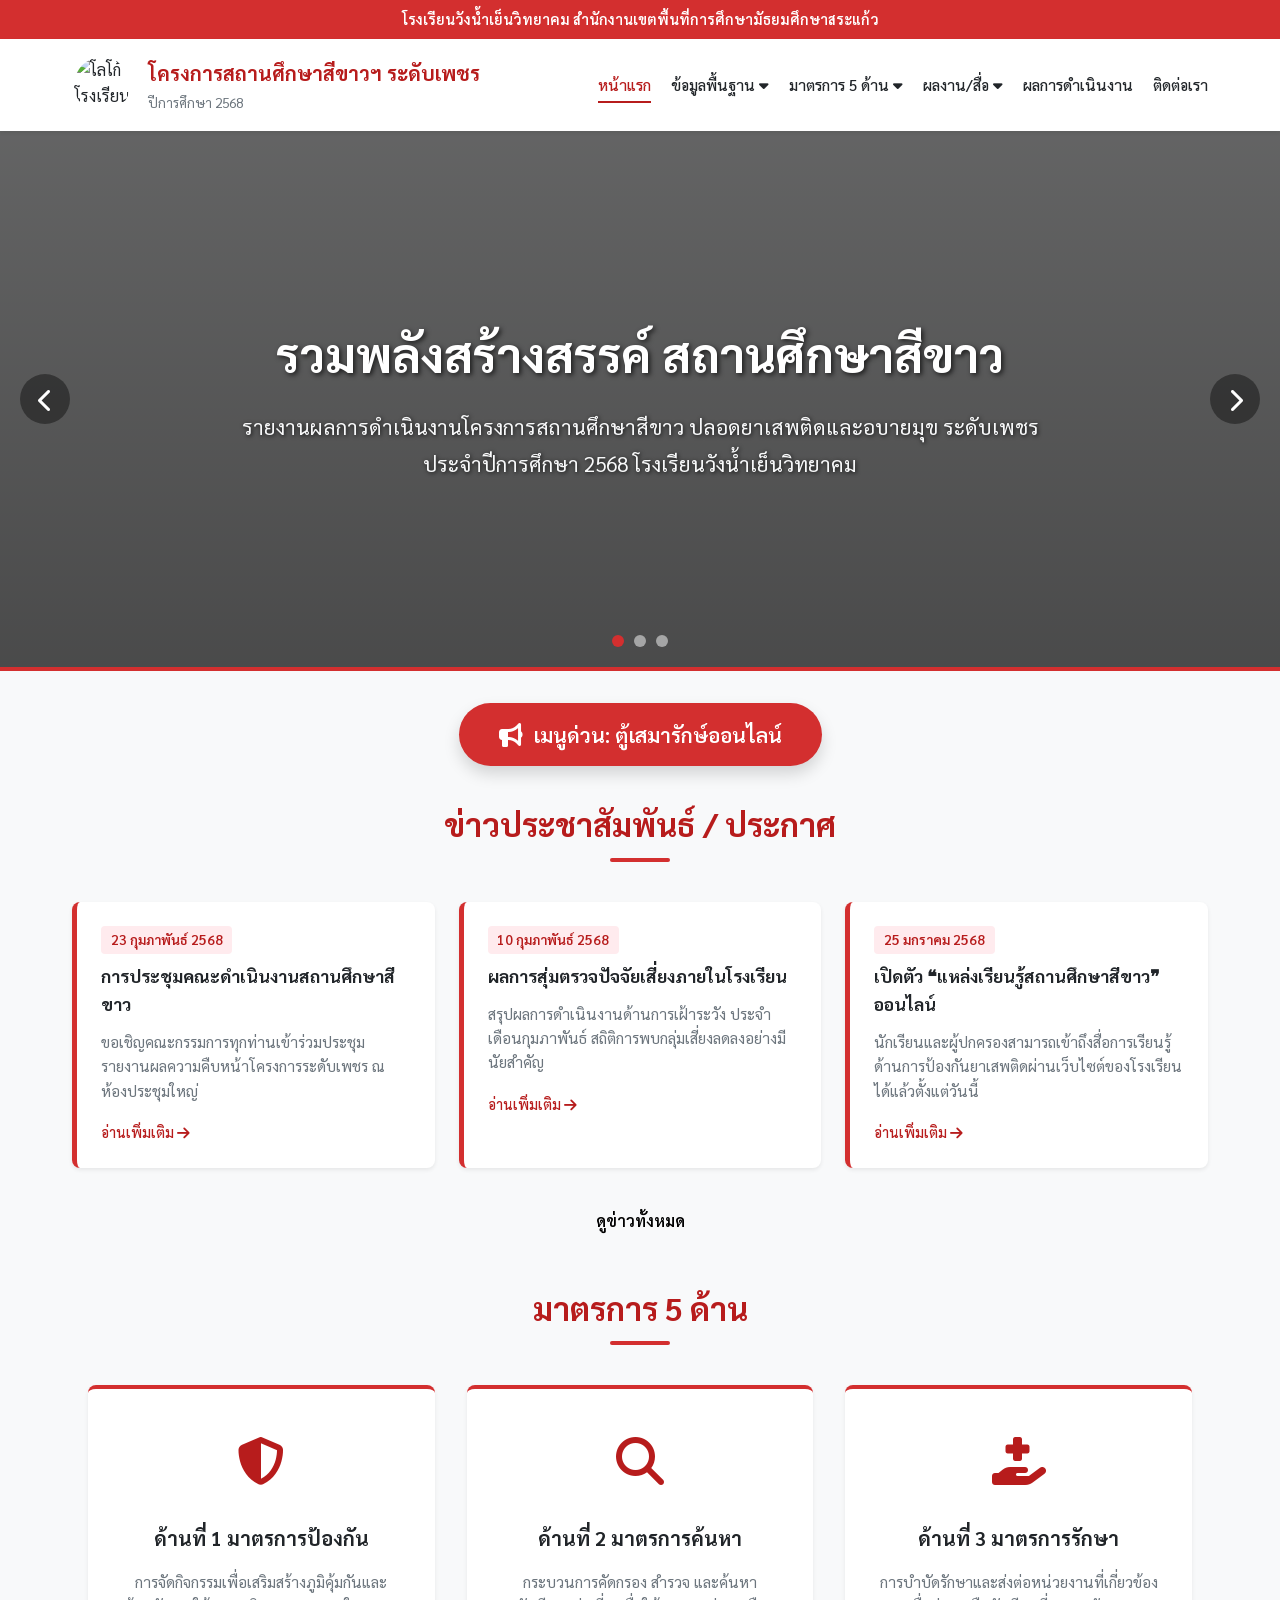
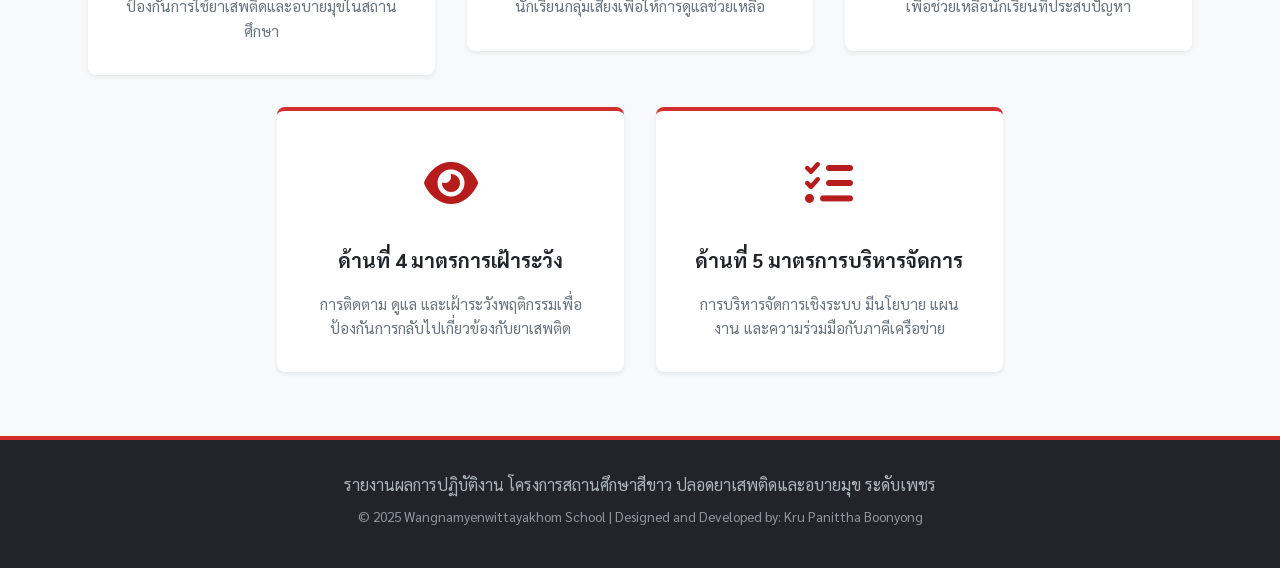
==== index.html @ 3e8a48aa "Add files via upload" ====
<!doctype html>
<html lang="th">
  <head>
    <meta charset="UTF-8" />
    <meta name="viewport" content="width=device-width, initial-scale=1.0" />
    <title>
      โครงการสถานศึกษาสีขาว ปลอดยาเสพติดและอบายมุข ระดับเพชร -
      โรงเรียนวังน้ำเย็นวิทยาคม
    </title>
    <!-- Google Fonts: Sarabun -->
    <link
      href="https://fonts.googleapis.com/css2?family=Sarabun:wght@300;400;500;600;700&display=swap"
      rel="stylesheet"
    />
    <!-- FontAwesome -->
    <link
      rel="stylesheet"
      href="https://cdnjs.cloudflare.com/ajax/libs/font-awesome/6.4.0/css/all.min.css"
    />
    <link rel="stylesheet" href="styles.css" />
      <link rel="icon" href="https://tse2.mm.bing.net/th/id/OIP.yVXviOGLoqC2GoEBDzH6AgHaHZ?rs=1&pid=ImgDetMain&o=7&rm=3" type="image/x-icon">
</head>
  <body>
    <div class="top-bar">
      โรงเรียนวังน้ำเย็นวิทยาคม สำนักงานเขตพื้นที่การศึกษามัธยมศึกษาสระแก้ว
    </div>

    <header>
      <nav class="navbar">
        <div class="logo-container">
          <img
            src="https://tse2.mm.bing.net/th/id/OIP.yVXviOGLoqC2GoEBDzH6AgHaHZ?rs=1&pid=ImgDetMain&o=7&rm=3"
            alt="โลโก้โรงเรียนสีขาว"
            style="
              width: 60px;
              height: 60px;
              border-radius: 50%;
              object-fit: cover;
              border: 2px solid white;
            "
          />
          <div class="site-title">
            <h1>โครงการสถานศึกษาสีขาวฯ ระดับเพชร</h1>
            <p>ปีการศึกษา 2568</p>
          </div>
        </div>
        <button class="mobile-menu-btn">
          <i class="fas fa-bars"></i>
        </button>
        <ul class="nav-links">
                <li><a href="index.html">หน้าแรก</a></li>
                <li class="dropdown">
                    <a href="javascript:void(0)">ข้อมูลพื้นฐาน <i class="fas fa-caret-down"></i></a>
                    <div class="dropdown-content">
                        <a href="about.html">ประวัติและข้อมูลพื้นฐาน</a>
                        <a href="committee.html">คณะกรรมการดำเนินงาน</a>
                        <a href="documents.html">เอกสารดาวน์โหลด</a>
                    </div>
                </li>
                <li class="dropdown">
                    <a href="javascript:void(0)">มาตรการ 5 ด้าน <i class="fas fa-caret-down"></i></a>
                    <div class="dropdown-content">
                        <a href="prevention.html">1. ด้านการป้องกัน</a>
                        <a href="search.html">2. ด้านการค้นหา</a>
                        <a href="treatment.html">3. ด้านการรักษา</a>
                        <a href="monitoring.html">4. ด้านการเฝ้าระวัง</a>
                        <a href="management.html">5. ด้านการบริหารจัดการ</a>
                    </div>
                </li>
                <li class="dropdown">
                    <a href="javascript:void(0)">ผลงาน/สื่อ <i class="fas fa-caret-down"></i></a>
                    <div class="dropdown-content">
                        <a href="awards.html">เกียรติบัตรและผลงาน</a>
                        <a href="innovation.html">นวัตกรรม</a>
                        <a href="learning.html">แหล่งเรียนรู้ต้านยาเสพติด</a>
                        <a href="sema-box.html">ตู้เสมารักษ์ออนไลน์</a>
                    </div>
                </li>
                <li><a href="performance.html">ผลการดำเนินงาน</a></li>
                <li><a href="contact.html">ติดต่อเรา</a></li>
            </ul>
      </nav>
    </header>

        <section class="hero-slider">
      <div class="slide active" style="background-image: linear-gradient(rgba(0, 0, 0, 0.6), rgba(0, 0, 0, 0.7)), url('https://images.unsplash.com/photo-1577896851231-70ef18881754?q=80&w=2070&auto=format&fit=crop');">
        <div class="slide-content">
          <h2>รวมพลังสร้างสรรค์ สถานศึกษาสีขาว</h2>
          <p>รายงานผลการดำเนินงานโครงการสถานศึกษาสีขาว ปลอดยาเสพติดและอบายมุข ระดับเพชร ประจำปีการศึกษา 2568 โรงเรียนวังน้ำเย็นวิทยาคม</p>
        </div>
      </div>
      <div class="slide" style="background-image: linear-gradient(rgba(0, 0, 0, 0.6), rgba(0, 0, 0, 0.7)), url('https://images.unsplash.com/photo-1524995997946-a1c2e315a42f?q=80&w=2070&auto=format&fit=crop');">
        <div class="slide-content">
          <h2>มุ่งมั่น ป้องกัน แก้ไข</h2>
          <p>สร้างภูมิคุ้มกันยาเสพติดและอบายมุข สถานศึกษาปลอดภัย นักเรียนอุ่นใจ</p>
        </div>
      </div>
      <div class="slide" style="background-image: linear-gradient(rgba(0, 0, 0, 0.6), rgba(0, 0, 0, 0.7)), url('https://images.unsplash.com/photo-1580582932707-520aed937b7b?q=80&w=2070&auto=format&fit=crop');">
        <div class="slide-content">
          <h2>บูรณาการความร่วมมือ</h2>
          <p>เครือข่ายเข้มแข็ง ชุมชนร่วมใจ โรงเรียนวังน้ำเย็นวิทยาคมก้าวไกล ปลอดยาเสพติด</p>
        </div>
      </div>
      
      <button class="slider-btn prev-btn" id="prevSlide"><i class="fas fa-chevron-left"></i></button>
      <button class="slider-btn next-btn" id="nextSlide"><i class="fas fa-chevron-right"></i></button>
      
      <div class="slider-dots">
        <span class="dot active" data-index="0"></span>
        <span class="dot" data-index="1"></span>
        <span class="dot" data-index="2"></span>
      </div>
    </section>

    <!-- เมนูด่วน ตู้เสมารักษ์ -->
    <section
      class="quick-menu"
      style="
        text-align: center;
        margin: 2rem auto -1rem auto;
        max-width: 1200px;
        padding: 0 2rem;
      "
    >
      <a
        href="sema-box.html"
        class="btn-submit"
        style="
          font-size: 1.3rem;
          padding: 15px 40px;
          border-radius: 50px;
          text-decoration: none;
          box-shadow: var(--shadow-md);
          display: inline-flex;
          align-items: center;
          gap: 10px;
          transition: transform 0.2s;
        "
        onmouseover="this.style.transform = 'translateY(-3px)'"
        onmouseout="this.style.transform = 'translateY(0)'"
      >
        <i class="fas fa-bullhorn" style="font-size: 1.5rem"></i> เมนูด่วน:
        ตู้เสมารักษ์ออนไลน์
      </a>
    </section>

    <!-- ข่าวประชาสัมพันธ์ / ประกาศ -->
    <section class="news-section">
      <h2 class="section-title">ข่าวประชาสัมพันธ์ / ประกาศ</h2>
      <div class="news-grid">
        <div class="news-card">
          <span class="news-date">23 กุมภาพันธ์ 2568</span>
          <h4>การประชุมคณะดำเนินงานสถานศึกษาสีขาว</h4>
          <p>
            ขอเชิญคณะกรรมการทุกท่านเข้าร่วมประชุมรายงานผลความคืบหน้าโครงการระดับเพชร
            ณ ห้องประชุมใหญ่
          </p>
          <a href="#">อ่านเพิ่มเติม <i class="fas fa-arrow-right"></i></a>
        </div>
        <div class="news-card">
          <span class="news-date">10 กุมภาพันธ์ 2568</span>
          <h4>ผลการสุ่มตรวจปัจจัยเสี่ยงภายในโรงเรียน</h4>
          <p>
            สรุปผลการดำเนินงานด้านการเฝ้าระวัง ประจำเดือนกุมภาพันธ์
            สถิติการพบกลุ่มเสี่ยงลดลงอย่างมีนัยสำคัญ
          </p>
          <a href="#">อ่านเพิ่มเติม <i class="fas fa-arrow-right"></i></a>
        </div>
        <div class="news-card">
          <span class="news-date">25 มกราคม 2568</span>
          <h4>เปิดตัว ❝แหล่งเรียนรู้สถานศึกษาสีขาว❞ ออนไลน์</h4>
          <p>
            นักเรียนและผู้ปกครองสามารถเข้าถึงสื่อการเรียนรู้ด้านการป้องกันยาเสพติดผ่านเว็บไซต์ของโรงเรียนได้แล้วตั้งแต่วันนี้
          </p>
          <a href="#">อ่านเพิ่มเติม <i class="fas fa-arrow-right"></i></a>
        </div>
      </div>
      
      <div style="text-align: center; margin-top: 40px; margin-bottom: 40px;">
          <a href="#" class="btn" style="background-color: var(--primary-yellow); color: #000; padding: 10px 30px; border-radius: 5px; text-decoration: none; font-weight: 600;">ดูข่าวทั้งหมด</a>
      </div>
    </section>

    <section class="measures-container">
      <h2 class="section-title">มาตรการ 5 ด้าน</h2>
      <div class="grid-measures">
        <!-- Measure 1 -->
        <a href="prevention.html" class="measure-card">
          <div class="measure-icon"><i class="fas fa-shield-alt"></i></div>
          <h3>ด้านที่ 1 มาตรการป้องกัน</h3>
          <p>
            การจัดกิจกรรมเพื่อเสริมสร้างภูมิคุ้มกันและป้องกันการใช้ยาเสพติดและอบายมุขในสถานศึกษา
          </p>
        </a>

        <!-- Measure 2 -->
        <a href="search.html" class="measure-card">
          <div class="measure-icon"><i class="fas fa-search"></i></div>
          <h3>ด้านที่ 2 มาตรการค้นหา</h3>
          <p>
            กระบวนการคัดกรอง สำรวจ
            และค้นหานักเรียนกลุ่มเสี่ยงเพื่อให้การดูแลช่วยเหลือ
          </p>
        </a>

        <!-- Measure 3 -->
        <a href="treatment.html" class="measure-card">
          <div class="measure-icon">
            <i class="fas fa-hand-holding-medical"></i>
          </div>
          <h3>ด้านที่ 3 มาตรการรักษา</h3>
          <p>
            การบำบัดรักษาและส่งต่อหน่วยงานที่เกี่ยวข้องเพื่อช่วยเหลือนักเรียนที่ประสบปัญหา
          </p>
        </a>

        <!-- Measure 4 -->
        <a href="monitoring.html" class="measure-card">
          <div class="measure-icon"><i class="fas fa-eye"></i></div>
          <h3>ด้านที่ 4 มาตรการเฝ้าระวัง</h3>
          <p>
            การติดตาม ดูแล
            และเฝ้าระวังพฤติกรรมเพื่อป้องกันการกลับไปเกี่ยวข้องกับยาเสพติด
          </p>
        </a>

        <!-- Measure 5 -->
        <a href="management.html" class="measure-card">
          <div class="measure-icon"><i class="fas fa-tasks"></i></div>
          <h3>ด้านที่ 5 มาตรการบริหารจัดการ</h3>
          <p>
            การบริหารจัดการเชิงระบบ มีนโยบาย แผนงาน
            และความร่วมมือกับภาคีเครือข่าย
          </p>
        </a>
      </div>
    </section>

    <footer class="footer">
        <p>รายงานผลการปฏิบัติงาน โครงการสถานศึกษาสีขาว ปลอดยาเสพติดและอบายมุข ระดับเพชร</p>
        <p style="font-size: 0.85rem; opacity: 0.8; margin-top: 5px;">&copy; 2025 Wangnamyenwittayakhom School | Designed and Developed by: Kru Panittha Boonyong</p>
    </footer>

    <script src="script.js"></script>
  </body>
</html>
---- styles.css ----
:root {
  --primary-red: #d32f2f; /* Vibrant yellow */
  --dark-red: #b71c1c; /* Deeper yellow for hover/borders */
  --light-red: #ffebee; /* Pastel yellow for backgrounds */
  --bg-white: #ffffff;
  --bg-light: #f8f9fa;
  --text-main: #212529; /* Dark text for better contrast on yellow */
  --text-muted: #6c757d;
  --border-color: #dee2e6;
  --shadow-sm: 0 0.125rem 0.25rem rgba(0, 0, 0, 0.075);
  --shadow-md: 0 0.5rem 1rem rgba(0, 0, 0, 0.15);
}

* {
  margin: 0;
  padding: 0;
  box-sizing: border-box;
  font-family: "Sarabun", "Segoe UI", Tahoma, Geneva, Verdana, sans-serif;
}

body {
  background-color: var(--bg-light);
  color: var(--text-main);
  line-height: 1.6;
}

/* Header & Navigation */
header {
  background-color: var(--bg-white);
  box-shadow: var(--shadow-sm);
  position: sticky;
  top: 0;
  z-index: 1000;
}

.top-bar {
  background-color: var(--primary-red);
  color: var(--bg-white); /* White text for contrast on red */
  text-align: center;
  padding: 0.5rem;
  font-size: 0.9rem;
  font-weight: 600;
}

.navbar {
  display: flex;
  justify-content: space-between;
  align-items: center;
  padding: 1rem 2rem;
  max-width: 1200px;
  margin: 0 auto;
}

.logo-container {
  display: flex;
  align-items: center;
  gap: 1rem;
}

.logo-container img {
  height: 60px;
  width: auto;
}

.site-title h1 {
  font-size: 1.25rem;
  color: var(--dark-red);
  margin-bottom: 0.2rem;
}

.site-title p {
  font-size: 0.85rem;
  color: var(--text-muted);
}

.nav-links {
  display: flex;
  gap: 1.25rem;
  list-style: none;
  flex-wrap: wrap;
  justify-content: center;
}

.nav-links a {
  text-decoration: none;
  color: var(--text-main);
  font-weight: 500;
  transition: color 0.3s ease;
  padding: 0.5rem 0;
  position: relative;
  font-size: 0.95rem;
}

.nav-links a:hover,
.nav-links a.active {
  color: var(--dark-red);
}

.nav-links a::after {
  content: "";
  position: absolute;
  bottom: 0;
  left: 0;
  width: 0%;
  height: 2px;
  background-color: var(--dark-red);
  transition: width 0.3s ease;
}

.nav-links a:hover::after,
.nav-links a.active::after {
  width: 100%;
}

/* Dropdown Menu */
.dropdown {
  position: relative;
  display: inline-block;
}

.dropdown-content {
  display: none;
  position: absolute;
  background-color: var(--bg-white);
  min-width: 220px;
  box-shadow: var(--shadow-md);
  border-radius: 4px;
  border-top: 3px solid var(--primary-red);
  z-index: 1001;
  top: 100%;
  left: 0;
}

.dropdown-content a {
  color: var(--text-main);
  padding: 10px 16px;
  text-decoration: none;
  display: block;
  font-size: 0.9rem;
  border-bottom: 1px solid var(--border-color);
}

.dropdown-content a:last-child {
  border-bottom: none;
}

.dropdown-content a:hover {
  background-color: var(--light-red);
  color: var(--dark-red);
}

.dropdown-content a::after {
  display: none; /* Disable underline effect for dropdown items */
}

.dropdown:hover .dropdown-content {
  display: block;
}

.mobile-menu-btn {
  display: none;
  background: none;
  border: none;
  font-size: 1.5rem;
  color: var(--dark-red);
  cursor: pointer;
}

/* Hero Slider Section */
.hero-slider {
  position: relative;
  width: 100%;
  height: 60vh;
  min-height: 400px;
  overflow: hidden;
  border-bottom: 4px solid var(--primary-red);
}

.slide {
  position: absolute;
  top: 0;
  left: 0;
  width: 100%;
  height: 100%;
  opacity: 0;
  transition: opacity 0.8s ease-in-out;
  display: flex;
  align-items: center;
  justify-content: center;
  text-align: center;
}

.slide.active {
  opacity: 1;
  z-index: 1;
}

.slide-content {
  padding: 0 2rem;
  max-width: 900px;
  transform: translateY(20px);
  opacity: 0;
  transition: all 0.8s ease-out 0.3s;
}

.slide.active .slide-content {
  transform: translateY(0);
  opacity: 1;
}

.slide-content h2 {
  font-size: 3rem;
  color: #ffffff;
  margin-bottom: 1rem;
  font-weight: 700;
  text-shadow: 2px 2px 5px rgba(0,0,0,0.7);
}

.slide-content p {
  font-size: 1.3rem;
  color: #f8f9fa;
  text-shadow: 1px 1px 4px rgba(0,0,0,0.8);
  line-height: 1.8;
}

/* Slider Controls */
.slider-btn {
  position: absolute;
  top: 50%;
  transform: translateY(-50%);
  background: rgba(0,0,0,0.4);
  color: white;
  border: none;
  width: 50px;
  height: 50px;
  border-radius: 50%;
  font-size: 1.5rem;
  cursor: pointer;
  z-index: 2;
  transition: background 0.3s;
}

.slider-btn:hover {
  background: var(--primary-red);
}

.prev-btn { left: 20px; }
.next-btn { right: 20px; }

.slider-dots {
  position: absolute;
  bottom: 20px;
  left: 50%;
  transform: translateX(-50%);
  display: flex;
  gap: 10px;
  z-index: 2;
}

.dot {
  width: 12px;
  height: 12px;
  border-radius: 50%;
  background: rgba(255,255,255,0.5);
  cursor: pointer;
  transition: background 0.3s;
}

.dot.active, .dot:hover {
  background: var(--primary-red);
}

/* Responsive adjustments for slider */
@media (max-width: 768px) {
  .hero-slider { height: 50vh; }
  .slide-content h2 { font-size: 2rem; }
  .slide-content p { font-size: 1rem; }
  .slider-btn { width: 40px; height: 40px; font-size: 1.2rem; }
}

/* News & Announcements Section */
.news-section {
  max-width: 1200px;
  margin: 3rem auto;
  padding: 0 2rem;
}

.news-grid {
  display: grid;
  grid-template-columns: repeat(auto-fit, minmax(320px, 1fr));
  gap: 1.5rem;
}

.news-card {
  background: var(--bg-white);
  border-radius: 8px;
  padding: 1.5rem;
  box-shadow: var(--shadow-sm);
  border-left: 5px solid var(--primary-red);
  transition: transform 0.2s;
}

.news-card:hover {
  transform: translateY(-3px);
  box-shadow: var(--shadow-md);
}

.news-date {
  font-size: 0.85rem;
  color: var(--dark-red);
  font-weight: 600;
  margin-bottom: 0.5rem;
  display: inline-block;
  background: var(--light-red);
  padding: 0.2rem 0.6rem;
  border-radius: 4px;
}

.news-card h4 {
  margin-bottom: 0.75rem;
  color: var(--text-main);
  font-size: 1.1rem;
}

.news-card p {
  color: var(--text-muted);
  font-size: 0.95rem;
  margin-bottom: 1rem;
}

.news-card a {
  color: var(--dark-red);
  text-decoration: none;
  font-weight: 500;
  font-size: 0.9rem;
}

.news-card a:hover {
  text-decoration: underline;
}

/* Form Styles */
.form-container {
  max-width: 800px;
  margin: 0 auto;
  background-color: var(--bg-white);
  padding: 30px;
  border-radius: 8px;
  box-shadow: var(--shadow-md);
  border-top: 4px solid var(--primary-red);
}

.form-group {
  margin-bottom: 20px;
}

.form-group label {
  display: block;
  margin-bottom: 8px;
  font-weight: 500;
  color: var(--text-main);
}

.form-control {
  width: 100%;
  padding: 10px 15px;
  border: 1px solid var(--border-color);
  border-radius: 4px;
  font-family: "Sarabun", sans-serif;
  font-size: 1rem;
  transition: border-color 0.3s;
}

.form-control:focus {
  outline: none;
  border-color: var(--primary-red);
}

textarea.form-control {
  resize: vertical;
  min-height: 120px;
}

.btn-submit {
  background-color: var(--primary-red);
  color: var(--bg-white);
  border: none;
  padding: 12px 30px;
  font-size: 1.1rem;
  border-radius: 4px;
  cursor: pointer;
  font-family: "Sarabun", sans-serif;
  font-weight: 600;
  transition:
    background-color 0.3s,
    color 0.3s;
  display: inline-block;
}

.btn-submit:hover {
  background-color: var(--dark-red);
  color: #fff;
}

.form-text {
  display: block;
  margin-top: 5px;
  font-size: 0.85rem;
  color: var(--text-light);
}

.alert-success {
  display: none;
  background-color: #d4edda;
  color: #155724;
  padding: 15px;
  border-radius: 4px;
  margin-bottom: 20px;
  border: 1px solid #c3e6cb;
}

/* Measures Section */
.measures-container {
  max-width: 1200px;
  margin: 3rem auto;
  padding: 0 2rem;
}

.section-title {
  text-align: center;
  color: var(--dark-red);
  font-size: 2rem;
  margin-bottom: 2.5rem;
  position: relative;
  font-weight: 700;
}

.section-title::after {
  content: "";
  display: block;
  width: 60px;
  height: 4px;
  background-color: var(--primary-red);
  margin: 0.5rem auto 0;
  border-radius: 2px;
}

.grid-measures {
  display: flex;
  flex-wrap: wrap;
  justify-content: center;
  gap: 2rem;
}

.grid-measures > * {
  flex: 1 1 calc(33.333% - 2rem); /* Take up 1/3 minus the gap */
  max-width: calc(33.333% - 2rem);
  min-width: 300px;
}

.measure-card {
  background: var(--bg-white);
  border-radius: 8px;
  padding: 2rem;
  text-align: center;
  box-shadow: var(--shadow-sm);
  border-top: 4px solid var(--primary-red);
  transition:
    transform 0.3s ease,
    box-shadow 0.3s ease;
  text-decoration: none;
  color: inherit;
  display: flex;
  flex-direction: column;
  align-items: center;
  height: 100%;
}

.measure-card:hover {
  transform: translateY(-5px);
  box-shadow: var(--shadow-md);
}

.measure-icon {
  font-size: 3rem;
  color: var(--dark-red);
  margin-bottom: 1.5rem;
}

.measure-card h3 {
  font-size: 1.25rem;
  margin-bottom: 1rem;
  color: var(--text-main);
}

.measure-card p {
  color: var(--text-muted);
  font-size: 0.95rem;
  flex-grow: 1;
}

/* Page Layout for Individual Measures */
.page-header {
  background-color: var(--primary-red);
  color: var(--bg-white); /* White text on red bg */
  padding: 3rem 2rem;
  text-align: center;
}

.page-header h1 {
  font-size: 2.5rem;
  margin-bottom: 0.5rem;
  font-weight: 700;
}

.page-header p {
  font-size: 1.1rem;
  font-weight: 500;
}

.content-section {
  max-width: 1000px;
  margin: 3rem auto;
  padding: 2rem;
  background: var(--bg-white);
  border-radius: 8px;
  box-shadow: var(--shadow-sm);
}

.content-section h2 {
  color: var(--text-main);
  border-bottom: 2px solid var(--primary-red);
  padding-bottom: 0.5rem;
  margin-bottom: 1.5rem;
  margin-top: 2rem;
}

.content-section h2:first-child {
  margin-top: 0;
}

.document-list {
  list-style: none;
}

.document-item {
  padding: 1rem;
  border: 1px solid var(--border-color);
  border-radius: 6px;
  margin-bottom: 1rem;
  display: flex;
  justify-content: space-between;
  align-items: center;
  transition: background-color 0.2s;
}

.document-item:hover {
  background-color: var(--bg-light);
  border-color: var(--primary-red);
}

.document-info h4 {
  margin-bottom: 0.2rem;
  color: var(--text-main);
}

.document-info p {
  font-size: 0.85rem;
  color: var(--text-muted);
}

.btn-download {
  display: inline-block;
  padding: 0.5rem 1rem;
  background-color: var(--light-red);
  color: var(--dark-red);
  text-decoration: none;
  border-radius: 4px;
  font-weight: 600;
  transition: all 0.2s;
  white-space: nowrap;
}

.btn-download:hover {
  background-color: var(--primary-red);
  color: var(--text-main);
}

/* Footer */
footer {
  background-color: var(--text-main);
  color: var(--bg-light);
  text-align: center;
  padding: 2rem;
  margin-top: 4rem;
  border-top: 4px solid var(--primary-red);
}

footer p {
  margin-bottom: 0.5rem;
  color: #adb5bd;
}

/* Responsive */
@media (max-width: 900px) {
  .navbar {
    flex-wrap: wrap;
  }

  .mobile-menu-btn {
    display: block;
  }

  .nav-links {
    display: none;
    width: 100%;
    flex-direction: column;
    padding-top: 1rem;
    gap: 0;
  }

  .nav-links.active {
    display: flex;
  }

  .nav-links a {
    display: block;
    padding: 1rem 0;
    border-bottom: 1px solid var(--border-color);
  }

  .hero h2 {
    font-size: 2rem;
  }

  .document-item {
    flex-direction: column;
    align-items: flex-start;
    gap: 1rem;
  }

  .btn-download {
    align-self: flex-start;
  }
}
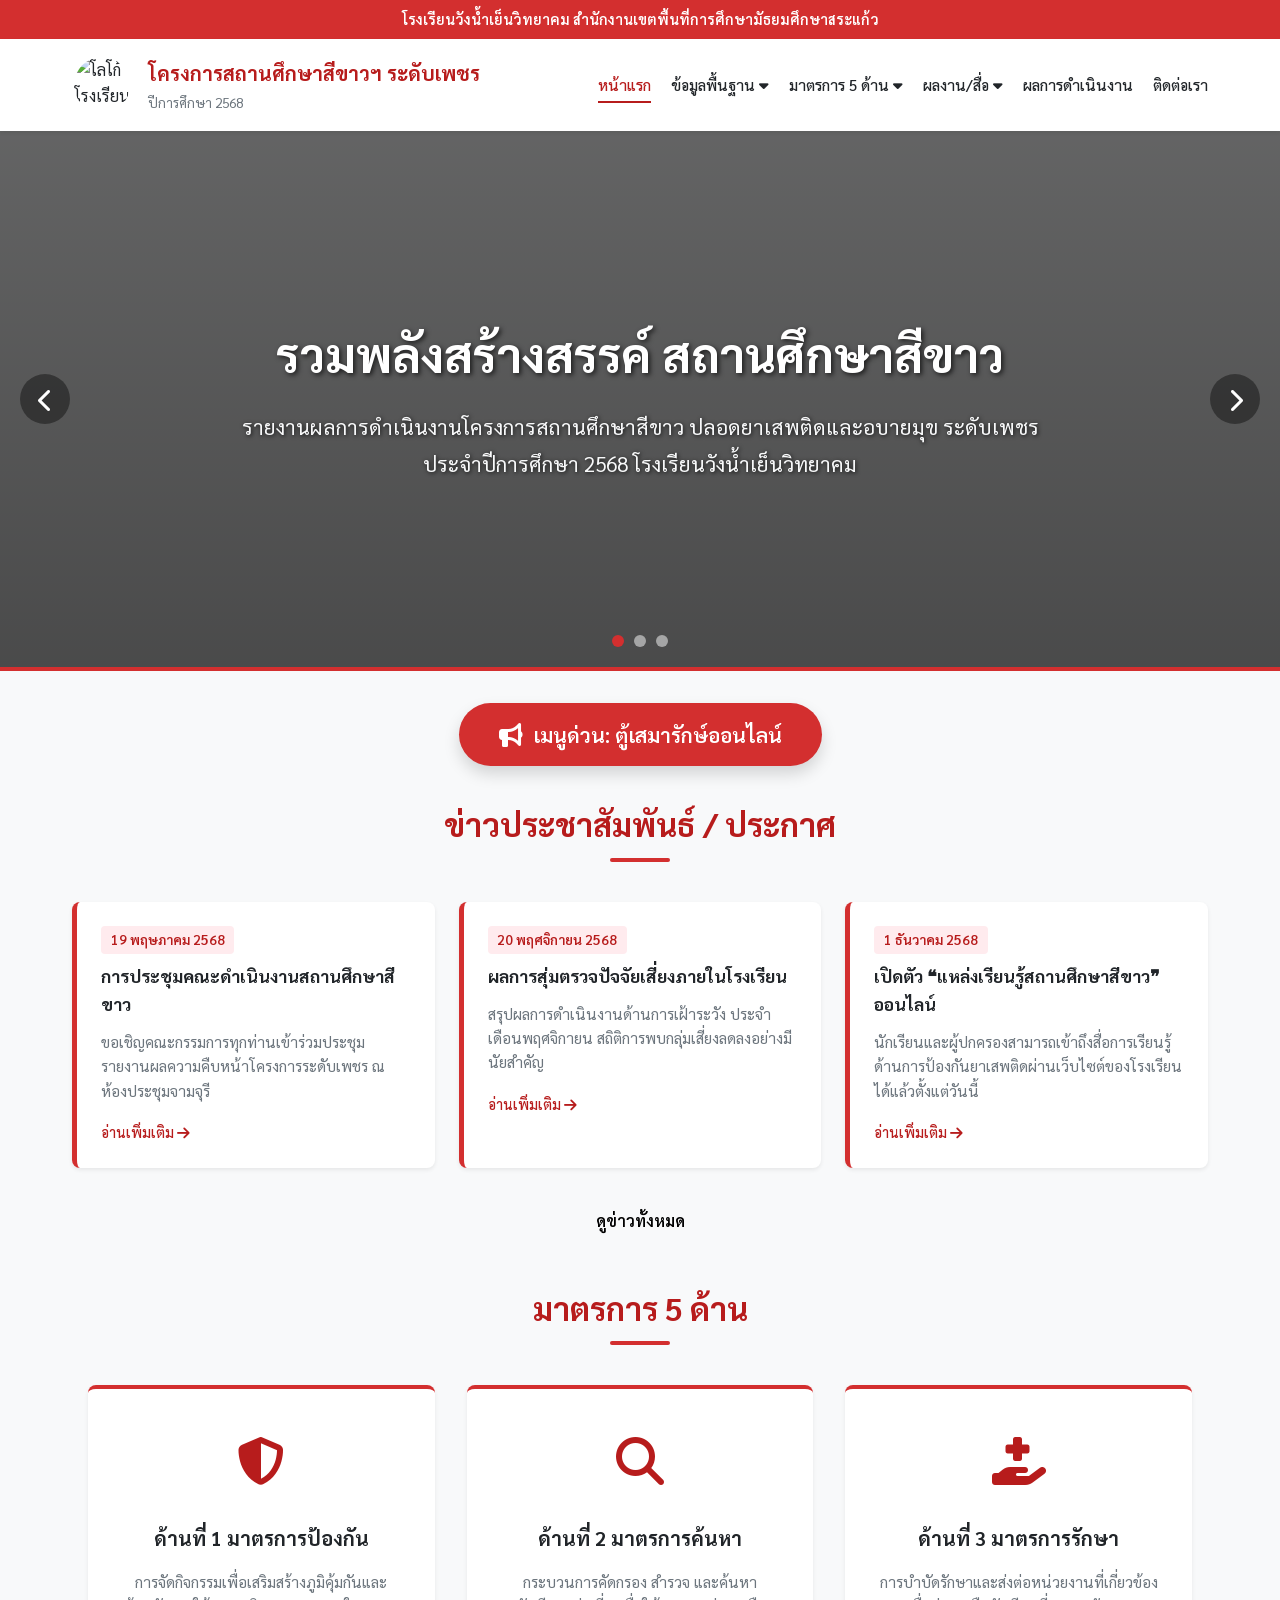
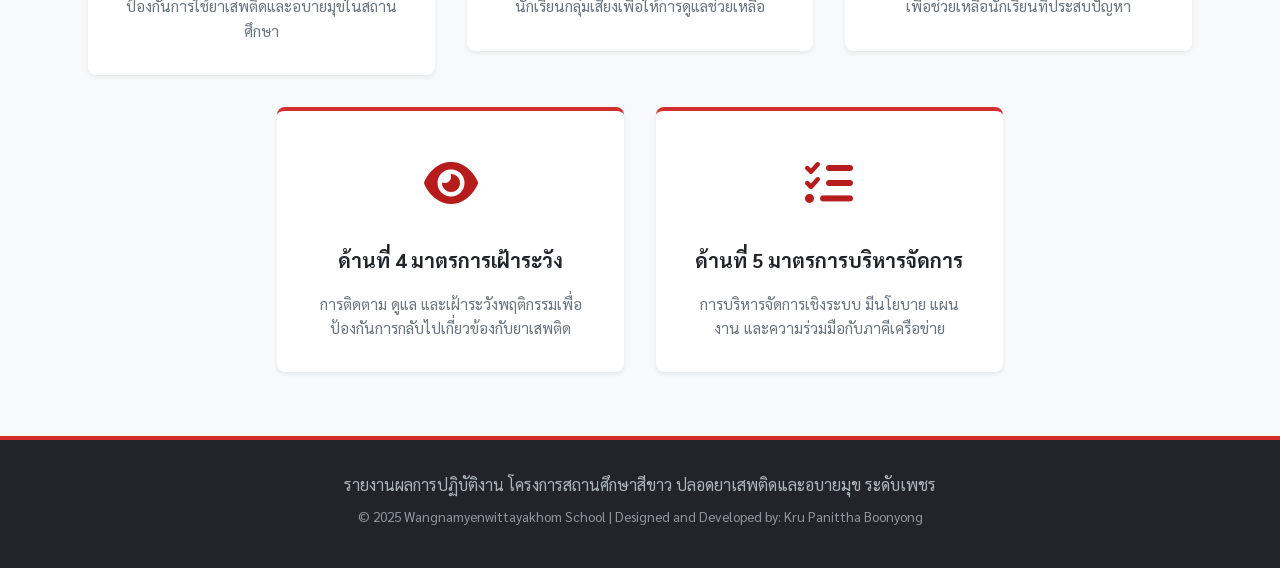
==== commit f1af8e82: "Update index.html" ====
--- a/index.html
+++ b/index.html
@@ -83,19 +83,20 @@
     </header>
 
         <section class="hero-slider">
-      <div class="slide active" style="background-image: linear-gradient(rgba(0, 0, 0, 0.6), rgba(0, 0, 0, 0.7)), url('https://images.unsplash.com/photo-1577896851231-70ef18881754?q=80&w=2070&auto=format&fit=crop');">
+      <div class="slide active" style="background-image: linear-gradient(rgba(0, 0, 0, 0.6), rgba(0, 0, 0, 0.7)), url('https://github.com/wny-ict/WhiteSchool/blob/main/assets/images/index2.jpg?raw=true/photo-1577896851231-70ef18881754?q=80&w=2070&auto=format&fit=crop');">
         <div class="slide-content">
           <h2>รวมพลังสร้างสรรค์ สถานศึกษาสีขาว</h2>
-          <p>รายงานผลการดำเนินงานโครงการสถานศึกษาสีขาว ปลอดยาเสพติดและอบายมุข ระดับเพชร ประจำปีการศึกษา 2568 โรงเรียนวังน้ำเย็นวิทยาคม</p>
-        </div>
-      </div>
-      <div class="slide" style="background-image: linear-gradient(rgba(0, 0, 0, 0.6), rgba(0, 0, 0, 0.7)), url('https://images.unsplash.com/photo-1524995997946-a1c2e315a42f?q=80&w=2070&auto=format&fit=crop');">
+          <p>รายงานผลการดำเนินงานโครงการสถานศึกษาสีขาว ปลอดยาเสพติดและอบายมุข ระดับเพชร </p>
+          <p>ประจำปีการศึกษา 2568 โรงเรียนวังน้ำเย็นวิทยาคม</p>
+        </div>
+      </div>
+      <div class="slide" style="background-image: linear-gradient(rgba(0, 0, 0, 0.6), rgba(0, 0, 0, 0.7)), url('https://github.com/wny-ict/WhiteSchool/blob/main/assets/images/index1.jpg?raw=true/photo-1524995997946-a1c2e315a42f?q=80&w=2070&auto=format&fit=crop');">
         <div class="slide-content">
           <h2>มุ่งมั่น ป้องกัน แก้ไข</h2>
           <p>สร้างภูมิคุ้มกันยาเสพติดและอบายมุข สถานศึกษาปลอดภัย นักเรียนอุ่นใจ</p>
         </div>
       </div>
-      <div class="slide" style="background-image: linear-gradient(rgba(0, 0, 0, 0.6), rgba(0, 0, 0, 0.7)), url('https://images.unsplash.com/photo-1580582932707-520aed937b7b?q=80&w=2070&auto=format&fit=crop');">
+      <div class="slide" style="background-image: linear-gradient(rgba(0, 0, 0, 0.6), rgba(0, 0, 0, 0.7)), url('https://github.com/wny-ict/WhiteSchool/blob/main/assets/images/index.jpg?raw=true/photo-1580582932707-520aed937b7b?q=80&w=2070&auto=format&fit=crop');">
         <div class="slide-content">
           <h2>บูรณาการความร่วมมือ</h2>
           <p>เครือข่ายเข้มแข็ง ชุมชนร่วมใจ โรงเรียนวังน้ำเย็นวิทยาคมก้าวไกล ปลอดยาเสพติด</p>
@@ -149,25 +150,25 @@
       <h2 class="section-title">ข่าวประชาสัมพันธ์ / ประกาศ</h2>
       <div class="news-grid">
         <div class="news-card">
-          <span class="news-date">23 กุมภาพันธ์ 2568</span>
+          <span class="news-date">19 พฤษภาคม 2568</span>
           <h4>การประชุมคณะดำเนินงานสถานศึกษาสีขาว</h4>
           <p>
             ขอเชิญคณะกรรมการทุกท่านเข้าร่วมประชุมรายงานผลความคืบหน้าโครงการระดับเพชร
-            ณ ห้องประชุมใหญ่
+            ณ ห้องประชุมจามจุรี
           </p>
           <a href="#">อ่านเพิ่มเติม <i class="fas fa-arrow-right"></i></a>
         </div>
         <div class="news-card">
-          <span class="news-date">10 กุมภาพันธ์ 2568</span>
+          <span class="news-date">20 พฤศจิกายน 2568</span>
           <h4>ผลการสุ่มตรวจปัจจัยเสี่ยงภายในโรงเรียน</h4>
           <p>
-            สรุปผลการดำเนินงานด้านการเฝ้าระวัง ประจำเดือนกุมภาพันธ์
+            สรุปผลการดำเนินงานด้านการเฝ้าระวัง ประจำเดือนพฤศจิกายน
             สถิติการพบกลุ่มเสี่ยงลดลงอย่างมีนัยสำคัญ
           </p>
           <a href="#">อ่านเพิ่มเติม <i class="fas fa-arrow-right"></i></a>
         </div>
         <div class="news-card">
-          <span class="news-date">25 มกราคม 2568</span>
+          <span class="news-date">1 ธันวาคม 2568</span>
           <h4>เปิดตัว ❝แหล่งเรียนรู้สถานศึกษาสีขาว❞ ออนไลน์</h4>
           <p>
             นักเรียนและผู้ปกครองสามารถเข้าถึงสื่อการเรียนรู้ด้านการป้องกันยาเสพติดผ่านเว็บไซต์ของโรงเรียนได้แล้วตั้งแต่วันนี้
@@ -244,3 +245,4 @@
     <script src="script.js"></script>
   </body>
 </html>
+
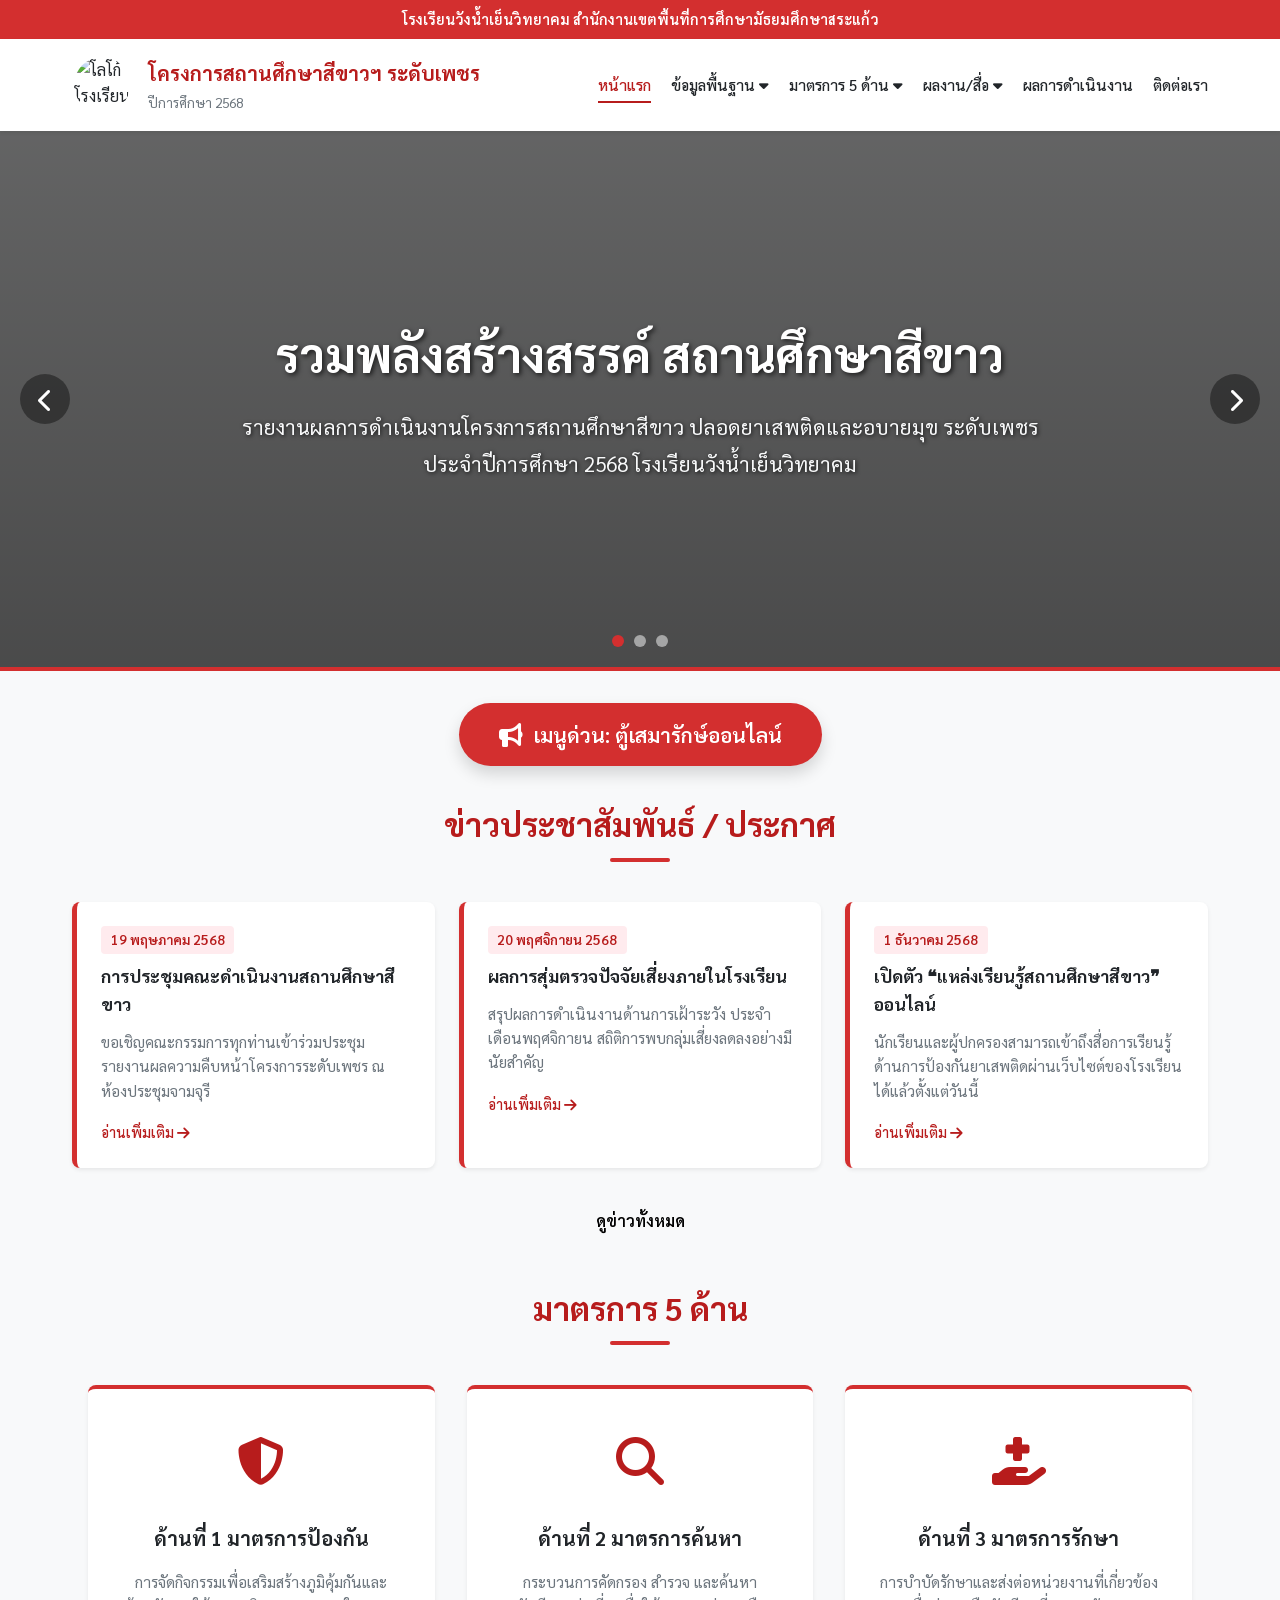
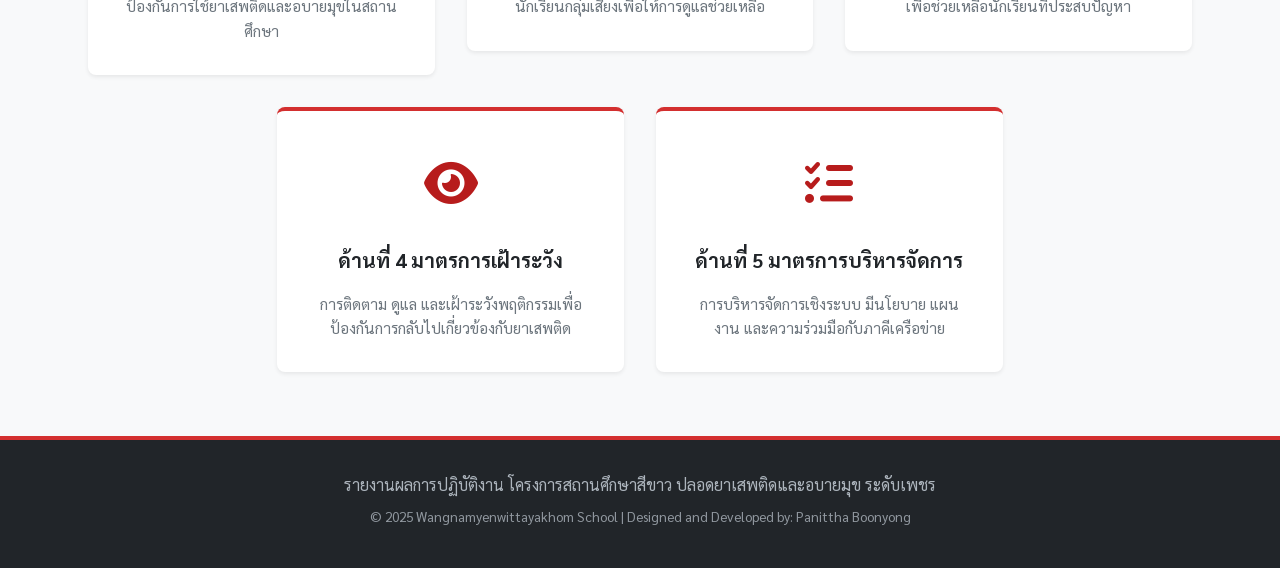
==== commit b94ec19d: "Update index.html" ====
--- a/index.html
+++ b/index.html
@@ -239,7 +239,7 @@
 
     <footer class="footer">
         <p>รายงานผลการปฏิบัติงาน โครงการสถานศึกษาสีขาว ปลอดยาเสพติดและอบายมุข ระดับเพชร</p>
-        <p style="font-size: 0.85rem; opacity: 0.8; margin-top: 5px;">&copy; 2025 Wangnamyenwittayakhom School | Designed and Developed by: Kru Panittha Boonyong</p>
+        <p style="font-size: 0.85rem; opacity: 0.8; margin-top: 5px;">&copy; 2025 Wangnamyenwittayakhom School | Designed and Developed by: Panittha Boonyong</p>
     </footer>
 
     <script src="script.js"></script>
